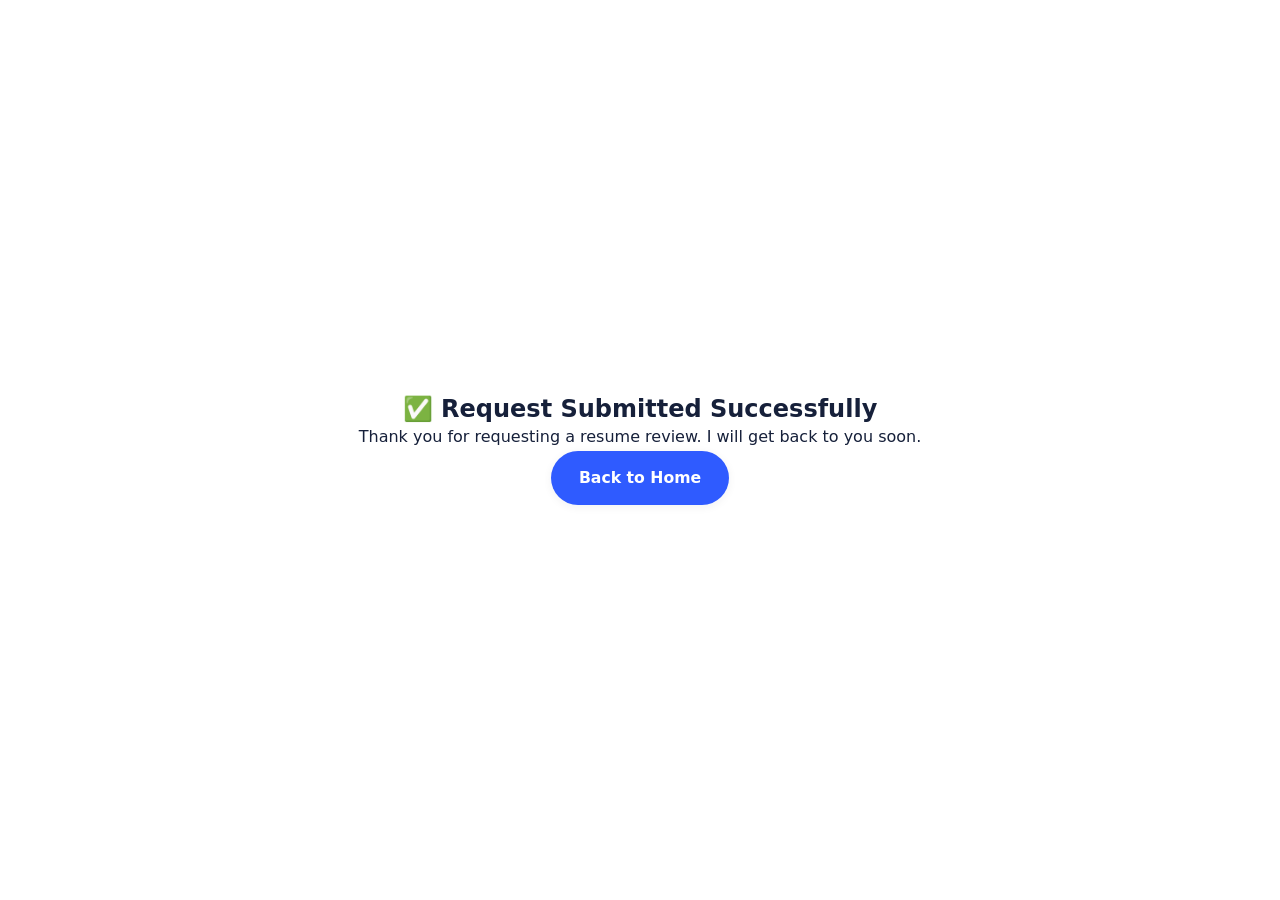
==== success.html @ c094b354 "Netlify Forms Setup" ====
<!DOCTYPE html>
<html lang="en">
<head>
  <meta charset="UTF-8">
  <meta name="viewport" content="width=device-width, initial-scale=1.0">
  <title>Request Submitted</title>
  <link rel="stylesheet" href="css/style.css">
</head>
<body>

<section style="min-height:100vh;display:flex;align-items:center;justify-content:center;text-align:center;padding:40px;">
  <div>

    <h1>✅ Request Submitted Successfully</h1>

    <p>
      Thank you for requesting a resume review.
      I will get back to you soon.
    </p>

    <a href="/" class="btn btn--primary">
      Back to Home
    </a>

  </div>
</section>

</body>
</html>
---- css/style.css ----
/* =========================================================
   GrowWithViren — Stylesheet
   Design tokens, base styles, layout, components, animations
   ========================================================= */

/* ---------- Design Tokens ---------- */
:root {
  /* Color */
  --bg: #ffffff;
  --bg-soft: #f4f7fb;
  --bg-soft-2: #eef2f8;
  --ink: #16203a;
  
  --ink-muted: #5b6b85;
  --ink-faint: #8b97ad;
  --primary: #2f5bff;
  --primary-dark: #1e3fcb;
  --primary-light: #eaf0ff;
  --accent: #ffb020;
  --accent-dark: #e08e00;
  --border: #e6eaf2;
  --success: #1fae6f;
  --white: #ffffff;

  /* Typography */
  --font-display: "Sora", "Inter", system-ui, sans-serif;
  --font-body: "Inter", system-ui, sans-serif;
  --font-mono: "IBM Plex Mono", "SFMono-Regular", Consolas, monospace;

  /* Layout */
  --max-width: 1180px;
  --radius-sm: 10px;
  --radius-md: 16px;
  --radius-lg: 24px;
  --radius-pill: 999px;

  /* Shadow */
  --shadow-sm: 0 2px 10px rgba(22, 32, 58, 0.06);
  --shadow-md: 0 10px 30px rgba(22, 32, 58, 0.08);
  --shadow-lg: 0 20px 60px rgba(47, 91, 255, 0.12);

  /* Motion */
  --ease: cubic-bezier(0.22, 1, 0.36, 1);
  --t-fast: 0.2s;
  --t-base: 0.4s;
  --t-slow: 0.8s;

  /* Header */
  --header-h: 76px;
}

/* ---------- Reset & Base ---------- */
* {
  margin: 0;
  padding: 0;
  box-sizing: border-box;
}

html {
  scroll-behavior: smooth;
  scroll-padding-top: var(--header-h);
}

body {
  font-family: var(--font-body);
  color: var(--ink);
  background-color: var(--bg);
  line-height: 1.65;
  -webkit-font-smoothing: antialiased;
  text-rendering: optimizeLegibility;
}

img, svg {
  display: block;
  max-width: 100%;
}

a {
  color: inherit;
  text-decoration: none;
}

ul {
  list-style: none;
}

button {
  font-family: inherit;
  cursor: pointer;
  border: none;
  background: none;
}

h1, h2, h3, h4 {
  font-family: var(--font-display);
  font-weight: 700;
  line-height: 1.2;
  color: var(--ink);
}

.container {
  width: 100%;
  max-width: var(--max-width);
  margin: 0 auto;
  padding: 0 24px;
}

/* Respect reduced motion preference */
@media (prefers-reduced-motion: reduce) {
  *, *::before, *::after {
    animation-duration: 0.001ms !important;
    animation-iteration-count: 1 !important;
    transition-duration: 0.001ms !important;
    scroll-behavior: auto !important;
  }
}

/* Visible focus states for accessibility */
a:focus-visible,
button:focus-visible,
input:focus-visible,
select:focus-visible,
textarea:focus-visible {
  outline: 2px solid var(--primary);
  outline-offset: 3px;
  border-radius: var(--radius-sm);
}

/* Skip link */
.skip-link {
  position: absolute;
  left: -9999px;
  top: 0;
  background: var(--primary);
  color: var(--white);
  padding: 10px 18px;
  border-radius: var(--radius-sm);
  z-index: 1000;
}
.skip-link:focus {
  left: 16px;
  top: 16px;
}

/* ---------- Typography helpers ---------- */
.eyebrow {
  font-family: var(--font-mono);
  font-size: 0.78rem;
  font-weight: 600;
  letter-spacing: 0.14em;
  text-transform: uppercase;
  color: var(--primary);
  margin-bottom: 12px;
}
.eyebrow--light {
  color: var(--accent);
}

.section-title {
  font-size: clamp(1.8rem, 1.3rem + 2vw, 2.6rem);
  letter-spacing: -0.01em;
  margin-bottom: 16px;
}
.section-title--light {
  color: var(--white);
}

.section-subtitle {
  color: var(--ink-muted);
  font-size: 1.05rem;
  max-width: 640px;
}

.text-gradient {
  background: linear-gradient(100deg, var(--primary) 10%, #6f8fff 60%, var(--accent) 110%);
  -webkit-background-clip: text;
  background-clip: text;
  color: transparent;
}

.section-head {
  max-width: 700px;
  margin: 0 auto 56px;
  text-align: center;
}
.section-head--light {
  margin-left: auto;
  margin-right: auto;
}
.section-head .section-subtitle,
.section-head--light .section-subtitle {
  margin-left: auto;
  margin-right: auto;
}
.section-head .section-title,
.section-head--light .section-title {
  text-align: center;
}

/* ---------- Buttons ---------- */
.btn {
  display: inline-flex;
  align-items: center;
  justify-content: center;
  gap: 8px;
  padding: 14px 28px;
  border-radius: var(--radius-pill);
  font-weight: 600;
  font-size: 0.98rem;
  transition: transform var(--t-fast) var(--ease), box-shadow var(--t-fast) var(--ease), background-color var(--t-fast) var(--ease), color var(--t-fast) var(--ease);
  white-space: nowrap;
}
.btn--primary {
  background: var(--primary);
  color: var(--white);
  box-shadow: var(--shadow-sm);
}
.btn--primary:hover {
  background: var(--primary-dark);
  transform: translateY(-2px);
  box-shadow: var(--shadow-md);
}
.btn--ghost {
  background: transparent;
  color: var(--ink);
  border: 1.5px solid var(--border);
}
.btn--ghost:hover {
  border-color: var(--primary);
  color: var(--primary);
  transform: translateY(-2px);
}
.btn--accent {
  background: var(--accent);
  color: var(--ink);
  box-shadow: 0 10px 30px rgba(255, 176, 32, 0.25);
}
.btn--accent:hover {
  background: var(--accent-dark);
  transform: translateY(-2px);
}
.btn--block {
  width: 100%;
}

/* CTA pulse animation */
.btn--pulse {
  position: relative;
}
.btn--pulse::after {
  content: "";
  position: absolute;
  inset: 0;
  border-radius: var(--radius-pill);
  border: 2px solid currentColor;
  opacity: 0;
  animation: pulse-ring 2.6s var(--ease) infinite;
}
@keyframes pulse-ring {
  0% { opacity: 0.35; transform: scale(1); }
  80% { opacity: 0; transform: scale(1.18); }
  100% { opacity: 0; transform: scale(1.18); }
}

/* =========================================================
   HEADER / NAVIGATION
   ========================================================= */
.site-header {
  position: sticky;
  top: 0;
  z-index: 100;
  width: 100%;
  background: rgba(255, 255, 255, 0.85);
  backdrop-filter: blur(12px);
  transition: box-shadow var(--t-base) var(--ease), background-color var(--t-base) var(--ease);
}
.site-header.is-scrolled {
  background: rgba(255, 255, 255, 0.95);
  box-shadow: 0 4px 24px rgba(22, 32, 58, 0.06);
}

.navbar {
  max-width: var(--max-width);
  margin: 0 auto;
  padding: 0 24px;
  height: var(--header-h);
  display: flex;
  align-items: center;
  justify-content: space-between;
}

.navbar__logo {
  display: inline-flex;
  align-items: center;
  gap: 10px;
  font-family: var(--font-display);
  font-size: 1.2rem;
  font-weight: 600;
  color: var(--ink);
}
.navbar__logo-mark {
  display: inline-flex;
  align-items: center;
  justify-content: center;
  width: 36px;
  height: 36px;
  border-radius: var(--radius-sm);
  background: var(--primary-light);
  color: var(--primary);
}
.navbar__logo-mark svg {
  width: 20px;
  height: 20px;
}
.navbar__logo-text strong {
  color: var(--primary);
  font-weight: 700;
}

.navbar__menu {
  display: flex;
  align-items: center;
  gap: 32px;
}
.navbar__link {
  font-size: 0.95rem;
  font-weight: 500;
  color: var(--ink-muted);
  transition: color var(--t-fast) var(--ease);
  position: relative;
  padding: 6px 0;
}
.navbar__link::after {
  content: "";
  position: absolute;
  left: 0;
  bottom: -2px;
  width: 0;
  height: 2px;
  background: var(--primary);
  transition: width var(--t-fast) var(--ease);
}
.navbar__link:hover {
  color: var(--ink);
}
.navbar__link:hover::after {
  width: 100%;
}
.navbar__link--cta {
  color: var(--white);
  background: var(--primary);
  padding: 10px 22px;
  border-radius: var(--radius-pill);
  font-weight: 600;
}
.navbar__link--cta::after {
  display: none;
}
.navbar__link--cta:hover {
  background: var(--primary-dark);
  color: var(--white);
  transform: translateY(-1px);
}

.navbar__toggle {
  display: none;
  flex-direction: column;
  justify-content: center;
  gap: 5px;
  width: 40px;
  height: 40px;
  border-radius: var(--radius-sm);
}
.navbar__toggle-bar {
  display: block;
  width: 22px;
  height: 2px;
  background: var(--ink);
  margin: 0 auto;
  transition: transform var(--t-fast) var(--ease), opacity var(--t-fast) var(--ease);
  border-radius: 2px;
}
.navbar__toggle[aria-expanded="true"] .navbar__toggle-bar:nth-child(1) {
  transform: translateY(7px) rotate(45deg);
}
.navbar__toggle[aria-expanded="true"] .navbar__toggle-bar:nth-child(2) {
  opacity: 0;
}
.navbar__toggle[aria-expanded="true"] .navbar__toggle-bar:nth-child(3) {
  transform: translateY(-7px) rotate(-45deg);
}

@media (max-width: 860px) {
  .navbar__toggle {
    display: flex;
  }
  .navbar__menu {
    position: absolute;
    top: var(--header-h);
    left: 0;
    right: 0;
    flex-direction: column;
    align-items: stretch;
    gap: 0;
    background: var(--white);
    box-shadow: var(--shadow-md);
    max-height: 0;
    overflow: hidden;
    transition: max-height var(--t-base) var(--ease);
  }
  .navbar__menu.is-open {
    max-height: 420px;
  }
  .navbar__link {
    padding: 16px 24px;
    border-bottom: 1px solid var(--border);
    width: 100%;
  }
  .navbar__link::after {
    display: none;
  }
  .navbar__link--cta {
    margin: 16px 24px;
    text-align: center;
    border-radius: var(--radius-pill);
  }
}

/* =========================================================
   HERO
   ========================================================= */
.hero {
  position: relative;
  padding: 72px 0 110px;
  overflow: hidden;
}

.hero__bg {
  position: absolute;
  inset: 0;
  z-index: -1;
  overflow: hidden;
}
.hero__blob {
  position: absolute;
  border-radius: 50%;
  filter: blur(60px);
  opacity: 0.55;
}
.hero__blob--1 {
  width: 480px;
  height: 480px;
  top: -180px;
  right: -120px;
  background: radial-gradient(circle at 30% 30%, var(--primary-light), transparent 70%);
}
.hero__blob--2 {
  width: 360px;
  height: 360px;
  bottom: -140px;
  left: -100px;
  background: radial-gradient(circle at 60% 40%, #fff4de, transparent 70%);
}
.hero__grid {
  position: absolute;
  inset: 0;
  background-image:
    linear-gradient(to right, var(--border) 1px, transparent 1px),
    linear-gradient(to bottom, var(--border) 1px, transparent 1px);
  background-size: 64px 64px;
  opacity: 0.4;
  mask-image: radial-gradient(ellipse 70% 60% at 60% 20%, black 0%, transparent 70%);
}

.hero__inner {
  display: grid;
  grid-template-columns: 1.05fr 0.95fr;
  gap: 64px;
  align-items: center;
}

.hero__title {
  font-size: clamp(2.4rem, 1.6rem + 3.2vw, 3.6rem);
  letter-spacing: -0.02em;
  margin-bottom: 22px;
}

.hero__subtitle {
  color: var(--ink-muted);
  font-size: 1.08rem;
  max-width: 540px;
  margin-bottom: 36px;
}

.hero__actions {
  display: flex;
  flex-wrap: wrap;
  gap: 16px;
}

/* ---------- Hero Visual: Resume Scan Card (signature element) ---------- */
.hero__visual {
  position: relative;
  display: flex;
  justify-content: center;
  align-items: center;
  min-height: 420px;
}

.scan-card {
  position: relative;
  width: 100%;
  max-width: 360px;
  background: var(--white);
  border: 1px solid var(--border);
  border-radius: var(--radius-lg);
  box-shadow: var(--shadow-lg);
  padding: 22px;
  overflow: hidden;
}

.scan-card__header {
  display: flex;
  align-items: center;
  gap: 6px;
  margin-bottom: 18px;
}
.scan-card__dot {
  width: 9px;
  height: 9px;
  border-radius: 50%;
  background: var(--border);
}
.scan-card__title {
  margin-left: 10px;
  font-family: var(--font-mono);
  font-size: 0.75rem;
  color: var(--ink-faint);
}

.scan-card__body {
  display: flex;
  flex-direction: column;
  gap: 12px;
}
.scan-line {
  height: 10px;
  border-radius: var(--radius-pill);
  background: var(--bg-soft-2);
}
.scan-line--lg { width: 100%; }
.scan-line--md { width: 75%; }
.scan-line--sm { width: 45%; }

/* Animated scanning beam sweeping down the resume card */
.scan-card__beam {
  position: absolute;
  left: 0;
  right: 0;
  height: 90px;
  background: linear-gradient(
    to bottom,
    rgba(47, 91, 255, 0) 0%,
    rgba(47, 91, 255, 0.12) 45%,
    rgba(47, 91, 255, 0.28) 50%,
    rgba(47, 91, 255, 0.12) 55%,
    rgba(47, 91, 255, 0) 100%
  );
  top: -90px;
  animation: scan-sweep 4.5s ease-in-out infinite;
  pointer-events: none;
}
@keyframes scan-sweep {
  0% { top: -90px; }
  50% { top: 100%; }
  55% { top: 100%; }
  100% { top: -90px; }
}

/* Floating cards */
.float-card {
  position: absolute;
  display: flex;
  align-items: center;
  gap: 10px;
  background: var(--white);
  border: 1px solid var(--border);
  border-radius: var(--radius-md);
  box-shadow: var(--shadow-md);
  padding: 12px 16px;
  font-size: 0.85rem;
  font-weight: 500;
  animation: float-bob 6s ease-in-out infinite;
}
.float-card--score {
  top: 0;
  right: -10px;
  flex-direction: column;
  align-items: flex-start;
  gap: 6px;
  animation-delay: 0.2s;
}
.float-card--keyword {
  bottom: 86px;
  left: -36px;
  animation-delay: 1.2s;
}
.float-card--eye {
  bottom: 8px;
  right: -18px;
  animation-delay: 2.2s;
}

@keyframes float-bob {
  0%, 100% { transform: translateY(0); }
  50% { transform: translateY(-8px); }
}

.float-card__icon {
  font-size: 1.1rem;
  line-height: 1;
}
.float-card__label strong {
  color: var(--primary);
}

/* Score ring */
.float-card__ring {
  position: relative;
  display: inline-flex;
  width: 56px;
  height: 56px;
}
.float-card__ring svg {
  width: 56px;
  height: 56px;
  transform: rotate(-90deg);
}
.ring__bg, .ring__fg {
  fill: none;
  stroke-width: 3;
}
.ring__bg {
  stroke: var(--bg-soft-2);
}
.ring__fg {
  stroke: var(--success);
  stroke-linecap: round;
  stroke-dasharray: 97.4; /* circumference of r=15.5 */
  stroke-dashoffset: 3.9; /* 96% filled */
}
.float-card__ring-value {
  position: absolute;
  inset: 0;
  display: flex;
  align-items: center;
  justify-content: center;
  font-family: var(--font-mono);
  font-size: 0.75rem;
  font-weight: 600;
  color: var(--success);
}
.float-card__label {
  font-family: var(--font-mono);
  font-size: 0.7rem;
  letter-spacing: 0.06em;
  text-transform: uppercase;
  color: var(--ink-muted);
}

@media (max-width: 980px) {
  .hero__inner {
    grid-template-columns: 1fr;
    text-align: center;
    gap: 56px;
  }
  .hero__subtitle {
    margin-left: auto;
    margin-right: auto;
  }
  .hero__actions {
    justify-content: center;
  }
  .hero__visual {
    min-height: 380px;
  }
  .float-card--keyword {
    left: 0;
  }
  .float-card--eye,
  .float-card--score {
    right: 0;
  }
}

/* =========================================================
   ABOUT
   ========================================================= */
.about {
  padding: 100px 0;
}
.about__inner {
  display: grid;
  grid-template-columns: 0.85fr 1.15fr;
  gap: 64px;
  align-items: center;
}

.about__visual {
  display: flex;
  flex-direction: column;
  align-items: center;
  gap: 28px;
}
.about__photo {
    width: 320px;
    height: 320px;
    border-radius: 24px;
    overflow: hidden;
    background: #f5f7fb;
    box-shadow: 0 20px 40px rgba(0,0,0,0.08);
    position: relative;
}

.about__photo-image {
    width: 100%;
    height: 100%;
    object-fit: cover;
    display: block;
}

.about__photo:hover {
    transform: translateY(-6px);
    transition: all 0.3s ease;
}
.about__photo-initials {
  font-family: var(--font-display);
  font-size: 3.4rem;
  font-weight: 700;
  color: var(--primary);
}
.about__timeline {
  display: flex;
  gap: 10px;
}
.about__timeline-dot {
  width: 10px;
  height: 10px;
  border-radius: 50%;
  background: var(--bg-soft-2);
}
.about__timeline-dot--active {
  background: var(--primary);
  width: 28px;
  border-radius: var(--radius-pill);
}

.about__content p {
  color: var(--ink-muted);
  margin-bottom: 16px;
}
.about__lead {
  font-size: 1.15rem;
  color: var(--ink) !important;
}
.about__list {
  display: flex;
  flex-direction: column;
  gap: 10px;
  margin: 20px 0 24px;
}
.about__list li {
  display: flex;
  align-items: center;
  gap: 12px;
  color: var(--ink-muted);
  font-size: 0.96rem;
}
.about__list-icon {
  display: inline-flex;
  align-items: center;
  justify-content: center;
  width: 22px;
  height: 22px;
  border-radius: 50%;
  background: #fdecec;
  color: #d3554a;
  font-size: 0.7rem;
  flex-shrink: 0;
}

@media (max-width: 900px) {
  .about__inner {
    grid-template-columns: 1fr;
    text-align: center;
  }
  .about__list li {
    justify-content: center;
  }
  .about__content {
    text-align: left;
  }
}

/* =========================================================
   MISSION
   ========================================================= */
.mission {
  padding: 100px 0;
  background: var(--bg-soft);
}
.mission__grid {
  display: grid;
  grid-template-columns: repeat(4, 1fr);
  gap: 24px;
}
.mission-card {
  background: var(--white);
  border: 1px solid var(--border);
  border-radius: var(--radius-md);
  padding: 28px 24px;
  transition: transform var(--t-base) var(--ease), box-shadow var(--t-base) var(--ease), border-color var(--t-base) var(--ease);
}
.mission-card:hover {
  transform: translateY(-6px);
  box-shadow: var(--shadow-md);
  border-color: var(--primary-light);
}
.mission-card__icon {
  width: 48px;
  height: 48px;
  border-radius: var(--radius-sm);
  background: var(--primary-light);
  color: var(--primary);
  display: flex;
  align-items: center;
  justify-content: center;
  margin-bottom: 18px;
  transition: transform var(--t-base) var(--ease);
}
.mission-card__icon svg {
  width: 22px;
  height: 22px;
}
.mission-card:hover .mission-card__icon {
  transform: scale(1.08) rotate(-4deg);
}
.mission-card__title {
  font-size: 1.05rem;
  margin-bottom: 10px;
}
.mission-card__text {
  color: var(--ink-muted);
  font-size: 0.92rem;
}

@media (max-width: 980px) {
  .mission__grid {
    grid-template-columns: repeat(2, 1fr);
  }
}
@media (max-width: 600px) {
  .mission__grid {
    grid-template-columns: 1fr;
  }
}

/* =========================================================
   HOW I HELP
   ========================================================= */
.help {
  padding: 100px 0;
}
.help__grid {
  display: grid;
  grid-template-columns: repeat(4, 1fr);
  gap: 24px;
}
.help-card {
  position: relative;
  padding: 32px 24px;
  border-radius: var(--radius-md);
  border: 1px solid var(--border);
  background: linear-gradient(165deg, var(--white) 0%, var(--bg-soft) 100%);
  transition: transform var(--t-base) var(--ease), box-shadow var(--t-base) var(--ease);
}
.help-card:hover {
  transform: translateY(-6px);
  box-shadow: var(--shadow-md);
}
.help-card__badge {
  font-family: var(--font-mono);
  font-size: 0.85rem;
  font-weight: 600;
  color: var(--primary);
  background: var(--primary-light);
  display: inline-flex;
  align-items: center;
  justify-content: center;
  width: 38px;
  height: 38px;
  border-radius: var(--radius-sm);
  margin-bottom: 18px;
}
.help-card__title {
  font-size: 1.05rem;
  margin-bottom: 10px;
}
.help-card__text {
  color: var(--ink-muted);
  font-size: 0.92rem;
}

@media (max-width: 980px) {
  .help__grid {
    grid-template-columns: repeat(2, 1fr);
  }
}
@media (max-width: 600px) {
  .help__grid {
    grid-template-columns: 1fr;
  }
}

/* =========================================================
   STATS / SUCCESS JOURNEY
   ========================================================= */
.stats {
  padding: 100px 0;
  background: linear-gradient(135deg, var(--ink) 0%, #1f2c54 55%, var(--primary-dark) 100%);
  color: var(--white);
}
.stats .section-subtitle {
  color: rgba(255, 255, 255, 0.7);
}
.stats__grid {
  display: grid;
  grid-template-columns: repeat(4, 1fr);
  gap: 24px;
  text-align: center;
}
.stat {
  display: flex;
  flex-direction: column;
  gap: 8px;
  padding: 28px 16px;
  border-radius: var(--radius-md);
  border: 1px solid rgba(255, 255, 255, 0.1);
  background: rgba(255, 255, 255, 0.04);
}
.stat__value {
  font-family: var(--font-mono);
  font-size: clamp(2.2rem, 1.8rem + 1.5vw, 3rem);
  font-weight: 600;
  color: var(--accent);
}
.stat__label {
  font-size: 0.92rem;
  color: rgba(255, 255, 255, 0.75);
}

@media (max-width: 900px) {
  .stats__grid {
    grid-template-columns: repeat(2, 1fr);
  }
}
@media (max-width: 520px) {
  .stats__grid {
    grid-template-columns: 1fr;
  }
}

/* =========================================================
   RESOURCES
   ========================================================= */
.resources {
  padding: 100px 0;
}
.resources__grid {
  display: grid;
  grid-template-columns: repeat(3, 1fr);
  gap: 24px;
}
.resource-card {
  position: relative;
  padding: 28px 24px;
  border-radius: var(--radius-md);
  border: 1px solid var(--border);
  background: var(--white);
  transition: transform var(--t-base) var(--ease), box-shadow var(--t-base) var(--ease), border-color var(--t-base) var(--ease);
}
.resource-card:hover {
  transform: translateY(-6px);
  box-shadow: var(--shadow-md);
  border-color: var(--primary-light);
}
.resource-card__badge {
  display: inline-flex;
  font-family: var(--font-mono);
  font-size: 0.7rem;
  font-weight: 600;
  letter-spacing: 0.08em;
  text-transform: uppercase;
  padding: 6px 12px;
  border-radius: var(--radius-pill);
  background: var(--primary-light);
  color: var(--primary);
  margin-bottom: 16px;
}
.resource-card__title {
  font-size: 1.08rem;
  margin-bottom: 10px;
}
.resource-card__text {
  color: var(--ink-muted);
  font-size: 0.92rem;
  margin-bottom: 18px;
}
.resource-card__link {
  display: inline-flex;
  align-items: center;
  gap: 6px;
  font-weight: 600;
  font-size: 0.92rem;
  color: var(--primary);
  transition: gap var(--t-fast) var(--ease);
}
.resource-card__link span {
  transition: transform var(--t-fast) var(--ease);
}
.resource-card__link:hover span {
  transform: translateX(4px);
}

@media (max-width: 980px) {
  .resources__grid {
    grid-template-columns: repeat(2, 1fr);
  }
}
@media (max-width: 600px) {
  .resources__grid {
    grid-template-columns: 1fr;
  }
}

/* =========================================================
   TESTIMONIALS
   ========================================================= */
.testimonials {
  padding: 100px 0;
  background: var(--bg-soft);
}

.testimonials__grid {
    display: grid;
    grid-template-columns: repeat(3, 1fr);
    gap: 24px;
}

.testimonial-card {
    background: #ffffff;
    border: 1px solid #e6eaf2;
    border-radius: 20px;
    padding: 24px;

    display: flex;
    flex-direction: column;
    gap: 20px;

    box-shadow: 0 8px 24px rgba(22,32,58,0.06);

    transition:
      transform 0.3s ease,
      box-shadow 0.3s ease,
      border-color 0.3s ease;
}

.testimonial-card:hover {
    transform: translateY(-6px);
    box-shadow: 0 18px 40px rgba(47,91,255,0.12);
    border-color: var(--primary-light);
}


.testimonial-card__quote {
  font-size: 1.02rem;
  color: var(--ink);
  font-style: normal;
  position: relative;
  padding-left: 18px;
  border-left: 3px solid var(--primary-light);
}
.testimonial-card__author {
  display: flex;
  align-items: center;
  gap: 12px;
}
.testimonial-card__avatar {
  width: 42px;
  height: 42px;
  border-radius: 50%;
  background: var(--primary-light);
  color: var(--primary);
  display: flex;
  align-items: center;
  justify-content: center;
  font-family: var(--font-mono);
  font-weight: 600;
  font-size: 0.85rem;
  flex-shrink: 0;
}
.testimonial-card__meta {
  display: flex;
  flex-direction: column;
}
.testimonial-card__name {
  font-weight: 600;
  font-size: 0.92rem;
}
.testimonial-card__role {
  font-size: 0.82rem;
  color: var(--ink-muted);
}

@media (max-width: 980px) {
    .testimonials__grid {
        grid-template-columns: repeat(2, 1fr);
    }
}

@media (max-width: 600px) {
    .testimonials__grid {
        grid-template-columns: 1fr;
    }
}

/* =========================================================
   SERVICES
   ========================================================= */
.services {
  padding: 100px 0;
}
.services__grid {
  display: grid;
  grid-template-columns: repeat(4, 1fr);
  gap: 24px;
  margin-top: 8px;
}
.service-card {
  padding: 28px 22px;
  border-radius: var(--radius-md);
  border: 1px solid var(--border);
  background: var(--white);
  transition: transform var(--t-base) var(--ease), box-shadow var(--t-base) var(--ease), border-color var(--t-base) var(--ease);
}
.service-card:hover {
  transform: translateY(-6px);
  box-shadow: var(--shadow-md);
  border-color: var(--primary-light);
}
.service-card__title {
  font-size: 1.02rem;
  margin-bottom: 10px;
}
.service-card__text {
  color: var(--ink-muted);
  font-size: 0.92rem;
}

.services__pricing {
  text-align: center;
  margin-top: 40px;
  font-size: 1.1rem;
  color: var(--ink-muted);
}
.services__pricing strong {
  color: var(--primary);
  font-family: var(--font-mono);
  font-size: 1.2rem;
}

.cta-banner {
  margin-top: 64px;
  display: flex;
  flex-wrap: wrap;
  align-items: center;
  justify-content: space-between;
  gap: 24px;
  background: linear-gradient(120deg, var(--primary) 0%, #5b7dff 100%);
  border-radius: var(--radius-lg);
  padding: 48px;
  color: var(--white);
}
.cta-banner__title {
  color: var(--white);
  font-size: clamp(1.4rem, 1.2rem + 1vw, 1.9rem);
  max-width: 520px;
}

@media (max-width: 980px) {
  .services__grid {
    grid-template-columns: repeat(2, 1fr);
  }
}
@media (max-width: 600px) {
  .services__grid {
    grid-template-columns: 1fr;
  }
  .cta-banner {
    flex-direction: column;
    text-align: center;
    padding: 36px 24px;
  }
}

/* =========================================================
   CONTACT
   ========================================================= */
.contact {
  padding: 100px 0;
  background: var(--bg-soft);
}
.contact__inner {
  display: grid;
  grid-template-columns: 0.9fr 1.1fr;
  gap: 64px;
  align-items: start;
}
.contact__intro .section-subtitle {
  margin-left: 0;
}

.contact-form {
  background: var(--white);
  border: 1px solid var(--border);
  border-radius: var(--radius-lg);
  padding: 36px;
  box-shadow: var(--shadow-sm);
}
.form-row {
  display: grid;
  grid-template-columns: 1fr 1fr;
  gap: 20px;
}
.form-field {
  display: flex;
  flex-direction: column;
  gap: 8px;
  margin-bottom: 20px;
}
.form-field label {
  font-size: 0.88rem;
  font-weight: 600;
  color: var(--ink);
}
.form-field input,
.form-field select,
.form-field textarea {
  font-family: var(--font-body);
  font-size: 0.95rem;
  padding: 12px 14px;
  border-radius: var(--radius-sm);
  border: 1.5px solid var(--border);
  background: var(--bg-soft);
  color: var(--ink);
  transition: border-color var(--t-fast) var(--ease), background-color var(--t-fast) var(--ease);
}
.form-field input:focus,
.form-field select:focus,
.form-field textarea:focus {
  border-color: var(--primary);
  background: var(--white);
  outline: none;
}
.form-field textarea {
  resize: vertical;
  min-height: 110px;
}

.form-status {
  margin-top: 16px;
  font-size: 0.92rem;
  font-weight: 500;
  text-align: center;
  min-height: 1.2em;
  color: var(--success);
}

@media (max-width: 980px) {
  .contact__inner {
    grid-template-columns: 1fr;
  }
}
@media (max-width: 600px) {
  .form-row {
    grid-template-columns: 1fr;
  }
  .contact-form {
    padding: 24px;
  }
}

/* =========================================================
   FOOTER
   ========================================================= */
.site-footer {
  background: var(--ink);
  color: rgba(255, 255, 255, 0.8);
  padding: 64px 0 0;
}
.site-footer__inner {
  display: flex;
  flex-wrap: wrap;
  justify-content: space-between;
  gap: 48px;
  padding-bottom: 48px;
  border-bottom: 1px solid rgba(255, 255, 255, 0.1);
}
.navbar__logo--footer {
  color: var(--white);
}
.navbar__logo--footer .navbar__logo-mark {
  background: rgba(255, 255, 255, 0.08);
  color: var(--accent);
}
.site-footer__tagline {
  margin-top: 14px;
  color: rgba(255, 255, 255, 0.6);
  max-width: 320px;
}
.site-footer__socials {
  display: flex;
  gap: 12px;
  margin-top: 24px;
}
.social-icon {
  display: flex;
  align-items: center;
  justify-content: center;
  width: 40px;
  height: 40px;
  border-radius: 50%;
  background: rgba(255, 255, 255, 0.06);
  color: rgba(255, 255, 255, 0.8);
  transition: background-color var(--t-fast) var(--ease), color var(--t-fast) var(--ease), transform var(--t-fast) var(--ease);
}
.social-icon svg {
  width: 18px;
  height: 18px;
}
.social-icon:hover {
  background: var(--primary);
  color: var(--white);
  transform: translateY(-2px);
}

.site-footer__links {
  display: flex;
  flex-direction: column;
  gap: 14px;
  font-size: 0.95rem;
}
.site-footer__links a {
  transition: color var(--t-fast) var(--ease);
}
.site-footer__links a:hover {
  color: var(--white);
}

.site-footer__bottom {
  text-align: center;
  padding: 24px;
  font-size: 0.85rem;
  color: rgba(255, 255, 255, 0.45);
}

/* =========================================================
   SCROLL ANIMATIONS (fade-up)
   ========================================================= */
[data-animate="fade-up"] {
  opacity: 0;
  transform: translateY(28px);
  transition: opacity 0.7s var(--ease), transform 0.7s var(--ease);
  transition-delay: var(--animate-delay, 0s);
  will-change: opacity, transform;
}
[data-animate="fade-up"].is-visible {
  opacity: 1;
  transform: translateY(0);
}

.testimonial-linkedin {
    margin-left: 8px;
    font-size: 0.75rem;
    color: #0A66C2;
    text-decoration: none;
    font-weight: 600;
}

.testimonial-linkedin:hover {
    text-decoration: underline;
}
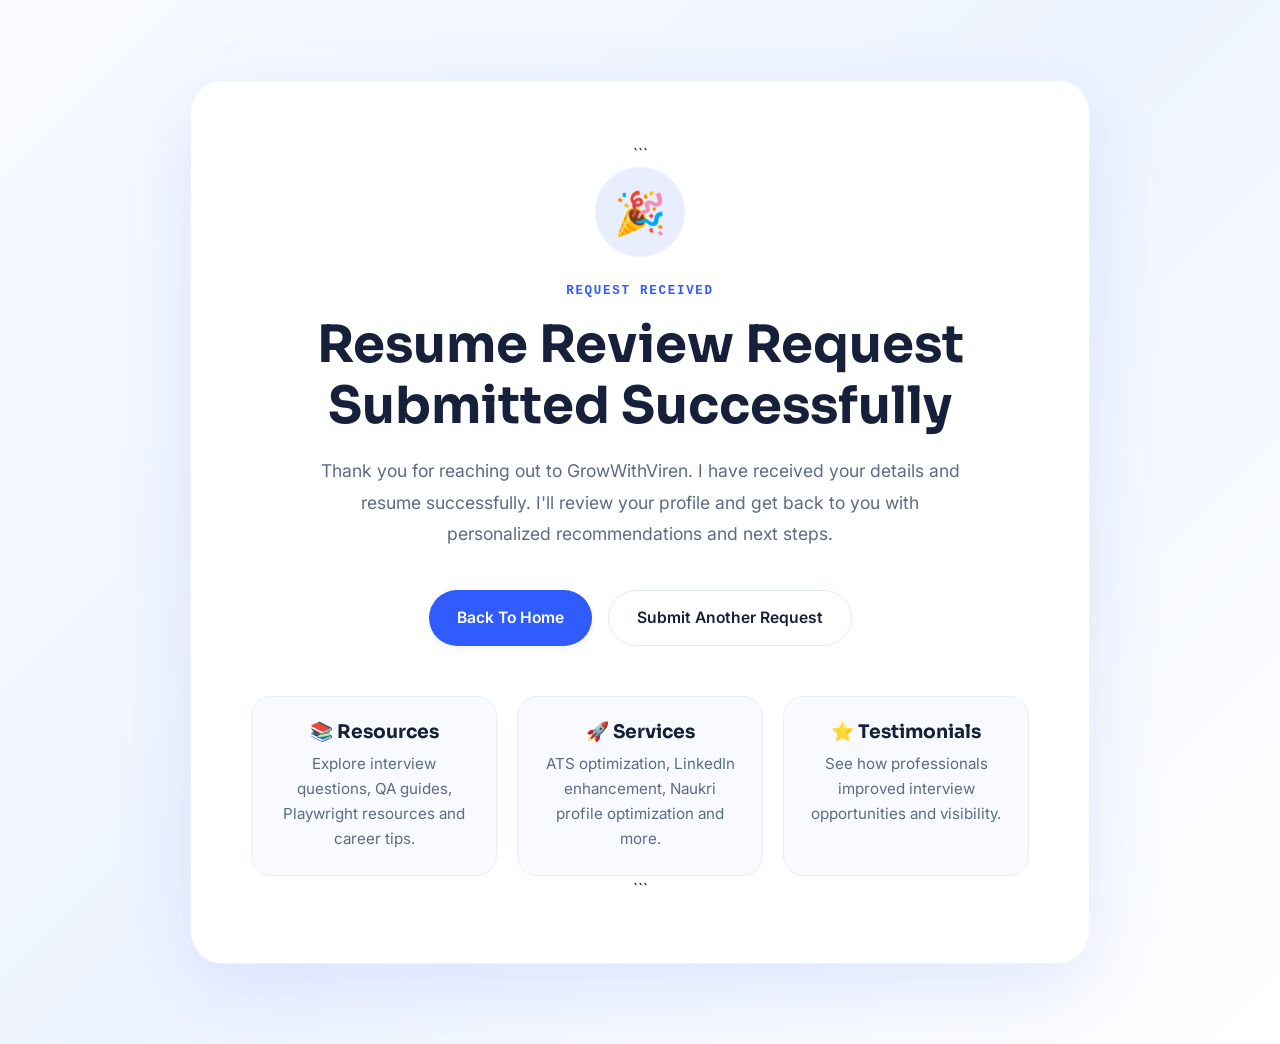
==== commit f2af5c39: "Added success page" ====
--- a/success.html
+++ b/success.html
@@ -1,29 +1,174 @@
 <!DOCTYPE html>
+
 <html lang="en">
 <head>
   <meta charset="UTF-8">
   <meta name="viewport" content="width=device-width, initial-scale=1.0">
-  <title>Request Submitted</title>
+  <title>Request Submitted | GrowWithViren</title>
+
+  <link rel="preconnect" href="https://fonts.googleapis.com">
+  <link rel="preconnect" href="https://fonts.gstatic.com" crossorigin>
+  <link href="https://fonts.googleapis.com/css2?family=Sora:wght@400;500;600;700;800&family=Inter:wght@400;500;600;700&display=swap" rel="stylesheet">
+
   <link rel="stylesheet" href="css/style.css">
+
+  <style>
+    .success-page {
+      min-height: 100vh;
+      display: flex;
+      align-items: center;
+      justify-content: center;
+      padding: 80px 24px;
+      background: linear-gradient(
+        135deg,
+        #f8faff 0%,
+        #eef4ff 50%,
+        #ffffff 100%
+      );
+    }
+
+    .success-card {
+      max-width: 900px;
+      width: 100%;
+      background: #fff;
+      border-radius: 32px;
+      padding: 60px;
+      text-align: center;
+      box-shadow: 0 24px 80px rgba(47,91,255,0.12);
+      border: 1px solid rgba(47,91,255,0.08);
+    }
+
+    .success-icon {
+      width: 90px;
+      height: 90px;
+      margin: 0 auto 24px;
+      border-radius: 50%;
+      display: flex;
+      align-items: center;
+      justify-content: center;
+      font-size: 42px;
+      background: rgba(47,91,255,0.1);
+    }
+
+    .success-title {
+      font-size: clamp(2rem, 4vw, 3.2rem);
+      margin-bottom: 18px;
+      color: var(--ink);
+    }
+
+    .success-text {
+      font-size: 1.1rem;
+      color: var(--ink-muted);
+      max-width: 650px;
+      margin: 0 auto 40px;
+      line-height: 1.8;
+    }
+
+    .success-actions {
+      display: flex;
+      justify-content: center;
+      flex-wrap: wrap;
+      gap: 16px;
+      margin-bottom: 50px;
+    }
+
+    .quick-links {
+      display: grid;
+      grid-template-columns: repeat(auto-fit, minmax(220px, 1fr));
+      gap: 20px;
+      margin-top: 40px;
+    }
+
+    .quick-link {
+      padding: 24px;
+      border-radius: 20px;
+      background: #f8faff;
+      border: 1px solid #e8eefc;
+      text-decoration: none;
+      transition: all .3s ease;
+    }
+
+    .quick-link:hover {
+      transform: translateY(-4px);
+      box-shadow: 0 12px 30px rgba(47,91,255,0.08);
+    }
+
+    .quick-link h3 {
+      margin-bottom: 8px;
+      color: var(--ink);
+    }
+
+    .quick-link p {
+      color: var(--ink-muted);
+      font-size: .95rem;
+    }
+  </style>
+
 </head>
 <body>
 
-<section style="min-height:100vh;display:flex;align-items:center;justify-content:center;text-align:center;padding:40px;">
-  <div>
+<section class="success-page">
 
-    <h1>✅ Request Submitted Successfully</h1>
+  <div class="success-card">
 
+```
+<div class="success-icon">🎉</div>
+
+<p class="eyebrow">Request Received</p>
+
+<h1 class="success-title">
+  Resume Review Request Submitted Successfully
+</h1>
+
+<p class="success-text">
+  Thank you for reaching out to GrowWithViren.
+  I have received your details and resume successfully.
+  I'll review your profile and get back to you with personalized
+  recommendations and next steps.
+</p>
+
+<div class="success-actions">
+  <a href="/" class="btn btn--primary">
+    Back To Home
+  </a>
+
+  <a href="/#contact" class="btn btn--ghost">
+    Submit Another Request
+  </a>
+</div>
+
+<div class="quick-links">
+
+  <a href="/resources.html" class="quick-link">
+    <h3>📚 Resources</h3>
     <p>
-      Thank you for requesting a resume review.
-      I will get back to you soon.
+      Explore interview questions, QA guides,
+      Playwright resources and career tips.
     </p>
+  </a>
 
-    <a href="/" class="btn btn--primary">
-      Back to Home
-    </a>
+  <a href="/#services" class="quick-link">
+    <h3>🚀 Services</h3>
+    <p>
+      ATS optimization, LinkedIn enhancement,
+      Naukri profile optimization and more.
+    </p>
+  </a>
+
+  <a href="/testimonials.html" class="quick-link">
+    <h3>⭐ Testimonials</h3>
+    <p>
+      See how professionals improved
+      interview opportunities and visibility.
+    </p>
+  </a>
+
+</div>
+```
 
   </div>
+
 </section>
 
 </body>
-</html>+</html>
